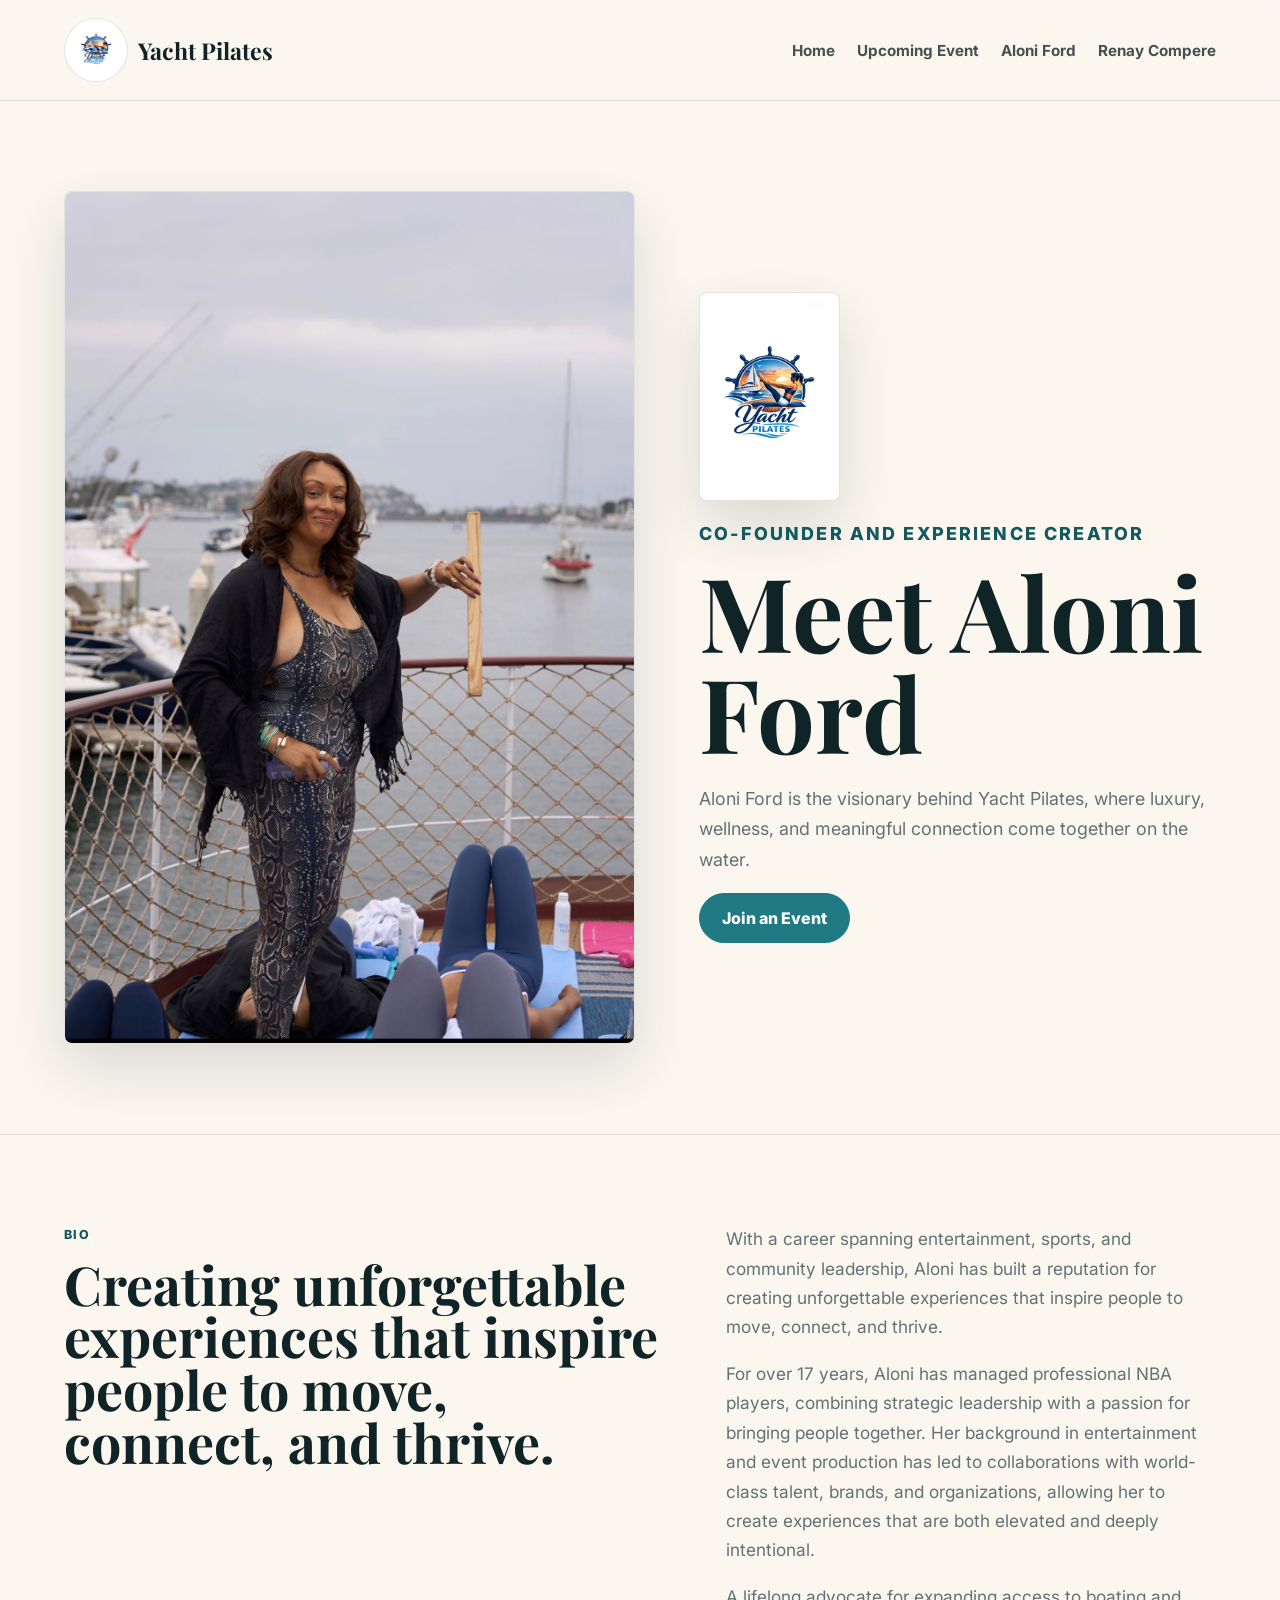
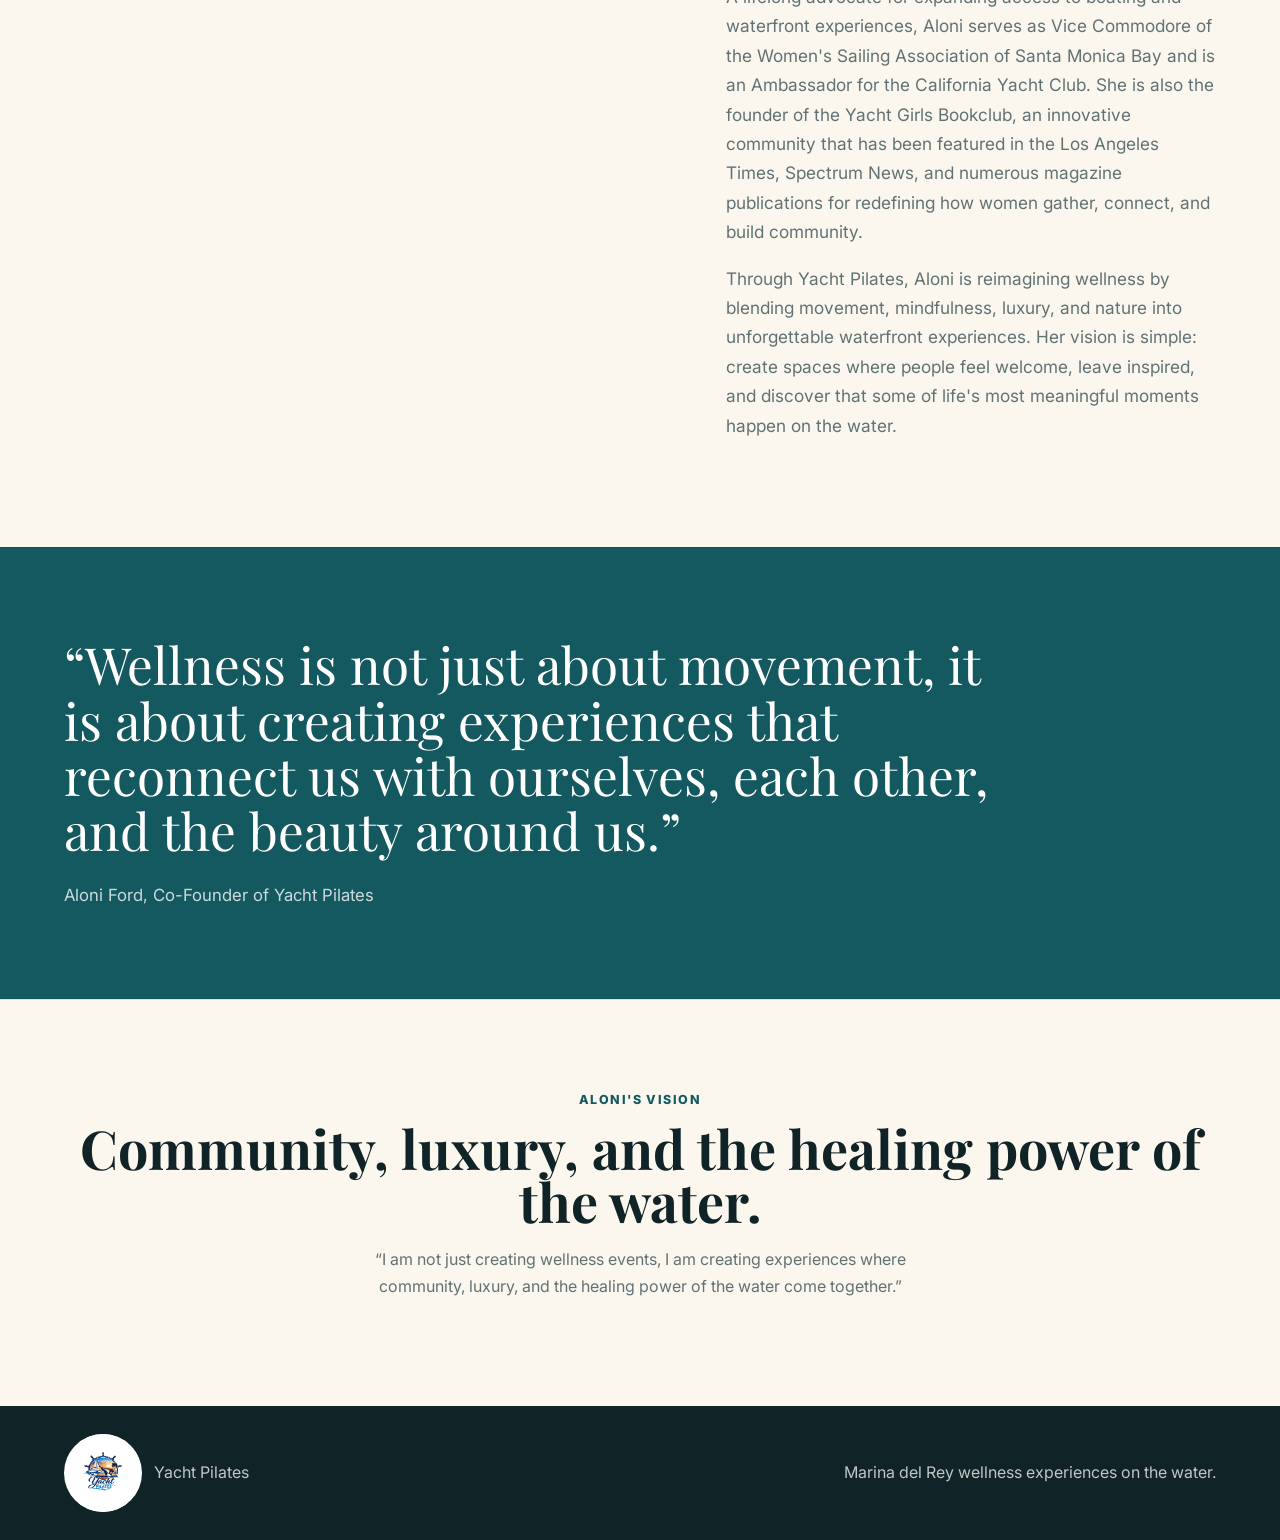
==== aloni-ford.html @ 86cf9e8d "Move website files to repository root" ====
<!DOCTYPE html>
<html lang="en">
<head>
  <meta charset="UTF-8">
  <meta name="viewport" content="width=device-width, initial-scale=1.0">
  <title>Meet Aloni Ford | Yacht Pilates</title>
  <link rel="preconnect" href="https://fonts.googleapis.com">
  <link rel="preconnect" href="https://fonts.gstatic.com" crossorigin>
  <link href="https://fonts.googleapis.com/css2?family=Inter:wght@400;500;600;700;800&family=Playfair+Display:wght@600;700&display=swap" rel="stylesheet">
  <link rel="icon" type="image/jpeg" href="assets/images/yacht-pilates-logo.jpeg">
  <link rel="stylesheet" href="styles.css">
</head>
<body>
  <header class="site-header">
    <a class="brand" href="index.html">
      <img src="assets/images/yacht-pilates-logo.jpeg" alt="Yacht Pilates logo">
      <span>Yacht Pilates</span>
    </a>
    <button class="nav-toggle" aria-label="Open navigation">Menu</button>
    <nav class="site-nav">
      <a href="index.html">Home</a>
      <a href="event.html">Upcoming Event</a>
      <a href="aloni-ford.html">Aloni Ford</a>
      <a href="renay-compere.html">Renay Compere</a>
    </nav>
  </header>

  <main>
    <section class="profile-hero">
      <figure class="image-card profile-photo">
        <img src="assets/images/aloni-ford-profile.jpeg" alt="Aloni Ford on the Yacht Pilates deck">
      </figure>
      <div>
        <img class="page-logo" src="assets/images/yacht-pilates-logo.jpeg" alt="Yacht Pilates logo">
        <p class="eyebrow">Co-Founder and Experience Creator</p>
        <h1>Meet Aloni Ford</h1>
        <p>Aloni Ford is the visionary behind Yacht Pilates, where luxury, wellness, and meaningful connection come together on the water.</p>
        <a class="button primary" href="event.html">Join an Event</a>
      </div>
    </section>

    <section class="section split">
      <div>
        <p class="eyebrow">Bio</p>
        <h2>Creating unforgettable experiences that inspire people to move, connect, and thrive.</h2>
      </div>
      <div class="copy-stack">
        <p>With a career spanning entertainment, sports, and community leadership, Aloni has built a reputation for creating unforgettable experiences that inspire people to move, connect, and thrive.</p>
        <p>For over 17 years, Aloni has managed professional NBA players, combining strategic leadership with a passion for bringing people together. Her background in entertainment and event production has led to collaborations with world-class talent, brands, and organizations, allowing her to create experiences that are both elevated and deeply intentional.</p>
        <p>A lifelong advocate for expanding access to boating and waterfront experiences, Aloni serves as Vice Commodore of the Women's Sailing Association of Santa Monica Bay and is an Ambassador for the California Yacht Club. She is also the founder of the Yacht Girls Bookclub, an innovative community that has been featured in the Los Angeles Times, Spectrum News, and numerous magazine publications for redefining how women gather, connect, and build community.</p>
        <p>Through Yacht Pilates, Aloni is reimagining wellness by blending movement, mindfulness, luxury, and nature into unforgettable waterfront experiences. Her vision is simple: create spaces where people feel welcome, leave inspired, and discover that some of life's most meaningful moments happen on the water.</p>
      </div>
    </section>

    <section class="section quote-section">
      <blockquote>&ldquo;Wellness is not just about movement, it is about creating experiences that reconnect us with ourselves, each other, and the beauty around us.&rdquo;</blockquote>
      <p class="quote-caption">Aloni Ford, Co-Founder of Yacht Pilates</p>
    </section>

    <section class="section cta-section">
      <p class="eyebrow">Aloni's Vision</p>
      <h2>Community, luxury, and the healing power of the water.</h2>
      <p>&ldquo;I am not just creating wellness events, I am creating experiences where community, luxury, and the healing power of the water come together.&rdquo;</p>
    </section>

  </main>

  <footer class="site-footer">
    <div class="footer-brand">
      <img src="assets/images/yacht-pilates-logo.jpeg" alt="Yacht Pilates logo">
      <p>Yacht Pilates</p>
    </div>
    <p>Marina del Rey wellness experiences on the water.</p>
  </footer>

  <script src="script.js"></script>
</body>
</html>
---- styles.css ----
:root {
  --ink: #102326;
  --muted: #617275;
  --sea: #1f7a83;
  --sea-dark: #155960;
  --cream: #fbf7ef;
  --sand: #eee3d2;
  --white: #ffffff;
  --line: rgba(16, 35, 38, 0.12);
  --shadow: 0 24px 60px rgba(16, 35, 38, 0.14);
}

* {
  box-sizing: border-box;
}

body {
  margin: 0;
  font-family: "Inter", Arial, sans-serif;
  color: var(--ink);
  background: var(--cream);
}

a {
  color: inherit;
  text-decoration: none;
}

.site-header {
  position: sticky;
  top: 0;
  z-index: 20;
  display: flex;
  align-items: center;
  justify-content: space-between;
  gap: 24px;
  padding: 18px clamp(20px, 5vw, 72px);
  background: rgba(251, 247, 239, 0.9);
  border-bottom: 1px solid var(--line);
  backdrop-filter: blur(18px);
}

.brand {
  display: inline-flex;
  align-items: center;
  gap: 10px;
  font-family: "Playfair Display", Georgia, serif;
  font-size: 1.45rem;
  font-weight: 700;
}

.brand img {
  width: 64px;
  height: 64px;
  object-fit: contain;
  background: var(--white);
  border: 1px solid var(--line);
  border-radius: 999px;
}

.page-logo,
.section-logo {
  display: block;
  width: clamp(112px, 11vw, 170px);
  height: auto;
  margin-bottom: 18px;
  padding: 10px;
  background: var(--white);
  border: 1px solid var(--line);
  border-radius: 8px;
  box-shadow: var(--shadow);
}

.section-logo {
  width: clamp(92px, 9vw, 132px);
}

.centered-logo {
  margin-inline: auto;
}

.site-nav {
  display: flex;
  align-items: center;
  gap: 22px;
  font-size: 0.95rem;
  font-weight: 700;
}

.site-nav a {
  color: rgba(16, 35, 38, 0.78);
}

.site-nav a:hover {
  color: var(--sea-dark);
}

.nav-cta {
  padding: 10px 16px;
  color: var(--white) !important;
  background: var(--sea);
  border-radius: 999px;
}

.nav-toggle {
  display: none;
  border: 0;
  background: transparent;
  color: var(--ink);
  font-weight: 800;
}

.hero,
.profile-hero,
.event-hero {
  display: grid;
  grid-template-columns: minmax(0, 1.05fr) minmax(320px, 0.95fr);
  align-items: center;
  gap: clamp(28px, 5vw, 72px);
  padding: clamp(42px, 7vw, 92px) clamp(20px, 5vw, 72px);
}

.hero {
  min-height: calc(100vh - 76px);
}

.hero-media {
  min-height: 560px;
}

.hero-content {
  max-width: 650px;
}

.eyebrow {
  margin: 0 0 12px;
  color: var(--sea-dark);
  font-size: 0.78rem;
  font-weight: 800;
  letter-spacing: 0.12em;
  text-transform: uppercase;
}

h1,
h2,
h3,
p {
  margin-top: 0;
}

h1,
h2 {
  font-family: "Playfair Display", Georgia, serif;
  line-height: 0.98;
}

h1 {
  margin-bottom: 22px;
  font-size: clamp(3.3rem, 8vw, 7.6rem);
}

h2 {
  margin-bottom: 18px;
  font-size: clamp(2.25rem, 4.2vw, 4.6rem);
}

h3 {
  margin-bottom: 10px;
  font-size: 1.2rem;
}

p {
  color: var(--muted);
  font-size: 1rem;
  line-height: 1.7;
}

.hero p,
.profile-hero p,
.event-hero p {
  font-size: 1.12rem;
}

.button {
  display: inline-flex;
  align-items: center;
  justify-content: center;
  min-height: 48px;
  padding: 14px 22px;
  border: 1px solid var(--sea);
  border-radius: 999px;
  font-weight: 800;
}

.primary {
  color: var(--white);
  background: var(--sea);
}

.secondary {
  color: var(--sea-dark);
  background: transparent;
}

.full {
  width: 100%;
}

.hero-actions {
  display: flex;
  flex-wrap: wrap;
  gap: 12px;
  margin-top: 28px;
}

.centered-actions {
  justify-content: center;
}

.section {
  padding: clamp(42px, 7vw, 92px) clamp(20px, 5vw, 72px);
  border-top: 1px solid var(--line);
}

.section-lede {
  max-width: 760px;
  font-size: 1.1rem;
}

.welcome-section {
  display: grid;
  grid-template-columns: minmax(0, 1.3fr) minmax(280px, 0.7fr);
  gap: clamp(24px, 5vw, 64px);
  align-items: start;
  background: var(--white);
}

.welcome-copy {
  max-width: 960px;
}

.welcome-copy p {
  font-size: 1.05rem;
}

.signature-line {
  color: var(--sea-dark);
  font-weight: 800;
}

.motto-card {
  position: sticky;
  top: 110px;
  padding: 28px;
  background: var(--cream);
  border: 1px solid var(--line);
  border-radius: 8px;
  box-shadow: var(--shadow);
}

.motto-card h3 {
  font-family: "Playfair Display", Georgia, serif;
  font-size: clamp(2rem, 3vw, 3.2rem);
  line-height: 1;
}

.event-feature,
.split {
  display: grid;
  grid-template-columns: minmax(0, 1.1fr) minmax(280px, 0.9fr);
  gap: clamp(24px, 5vw, 64px);
  align-items: start;
}

.event-card,
.experience-grid article,
.team-card,
.image-card {
  background: var(--white);
  border: 1px solid var(--line);
  border-radius: 8px;
  box-shadow: var(--shadow);
}

.event-card {
  overflow: hidden;
  padding: 28px;
}

.event-card .card-image {
  width: calc(100% + 56px);
  height: 260px;
  margin: -28px -28px 24px;
  object-fit: cover;
}

.event-date {
  color: var(--sea-dark);
  font-weight: 800;
}

.experience-grid {
  display: grid;
  grid-template-columns: repeat(3, minmax(0, 1fr));
  gap: 18px;
  margin-top: 28px;
}

.experience-grid article {
  min-height: 180px;
  padding: 24px;
  box-shadow: none;
}

.team-grid {
  display: grid;
  grid-template-columns: repeat(2, minmax(0, 1fr));
  gap: 18px;
}

.team-card {
  display: block;
  overflow: hidden;
}

.team-card img {
  width: 100%;
  object-fit: cover;
}

.team-card h3,
.team-card p {
  padding-inline: 18px;
}

.team-card h3 {
  margin-top: 18px;
}

.gallery-grid {
  display: grid;
  grid-template-columns: repeat(4, minmax(0, 1fr));
  gap: 14px;
  margin-top: 24px;
}

.image-card {
  margin: 0;
  overflow: hidden;
}

.image-card img {
  display: block;
  width: 100%;
  height: 100%;
  object-fit: cover;
}

.image-card video {
  display: block;
  width: 100%;
  height: 100%;
  min-height: 360px;
  object-fit: cover;
  background: var(--ink);
}

.video-card {
  background: var(--ink);
}

.portrait {
  min-height: 340px;
  border-radius: 0;
}

.profile-photo {
  min-height: 620px;
}

.flyer-slot {
  min-height: 640px;
}

.compact-photo {
  height: 360px;
  margin-top: 22px;
  box-shadow: none;
}

.wide {
  grid-column: span 2;
}

.copy-stack p {
  font-size: 1.08rem;
}

.pill-grid {
  display: flex;
  flex-wrap: wrap;
  gap: 12px;
  margin-top: 20px;
}

.pill-grid span {
  padding: 12px 16px;
  color: var(--sea-dark);
  background: var(--white);
  border: 1px solid var(--line);
  border-radius: 999px;
  font-weight: 800;
}

.quote-section {
  background: var(--sea-dark);
}

blockquote {
  max-width: 950px;
  margin: 0;
  color: var(--white);
  font-family: "Playfair Display", Georgia, serif;
  font-size: clamp(2rem, 4vw, 4.2rem);
  line-height: 1.08;
}

.quote-caption {
  max-width: 780px;
  margin: 22px 0 0;
  color: rgba(255, 255, 255, 0.78);
  font-size: 1.05rem;
}

.event-meta {
  display: flex;
  flex-wrap: wrap;
  gap: 10px;
  margin-top: 26px;
}

.event-meta span {
  padding: 12px 14px;
  color: var(--sea-dark);
  background: var(--white);
  border: 1px solid var(--line);
  border-radius: 999px;
  font-weight: 800;
}

.cta-section {
  text-align: center;
}

.cta-section p {
  margin-inline: auto;
  max-width: 620px;
}

.site-footer {
  display: flex;
  align-items: center;
  justify-content: space-between;
  gap: 24px;
  padding: 28px clamp(20px, 5vw, 72px);
  background: var(--ink);
}

.footer-brand {
  display: flex;
  align-items: center;
  gap: 12px;
}

.footer-brand img {
  width: 78px;
  height: 78px;
  object-fit: contain;
  background: var(--white);
  border-radius: 999px;
}

.site-footer p {
  margin: 0;
  color: rgba(255, 255, 255, 0.74);
}

@media (max-width: 960px) {
  .hero,
  .profile-hero,
  .event-hero,
  .event-feature,
  .split,
  .welcome-section {
    grid-template-columns: 1fr;
  }

  .motto-card {
    position: static;
  }

  .hero {
    min-height: auto;
  }

  .hero-media,
  .profile-photo,
  .flyer-slot {
    min-height: 440px;
  }

  .experience-grid,
  .gallery-grid {
    grid-template-columns: repeat(2, minmax(0, 1fr));
  }
}

@media (max-width: 720px) {
  .nav-toggle {
    display: block;
  }

  .site-nav {
    position: absolute;
    top: 100%;
    left: 0;
    right: 0;
    display: none;
    flex-direction: column;
    align-items: stretch;
    gap: 0;
    padding: 12px 20px 18px;
    background: var(--cream);
    border-bottom: 1px solid var(--line);
  }

  .site-nav.is-open {
    display: flex;
  }

  .site-nav a {
    padding: 13px 0;
  }

  .nav-cta {
    text-align: center;
  }

  .hero,
  .profile-hero,
  .event-hero,
  .section {
    padding-inline: 18px;
  }

  h1 {
    font-size: 3.1rem;
  }

  .brand span {
    display: none;
  }

  .team-grid,
  .experience-grid,
  .gallery-grid {
    grid-template-columns: 1fr;
  }

  .site-footer {
    flex-direction: column;
  }
}
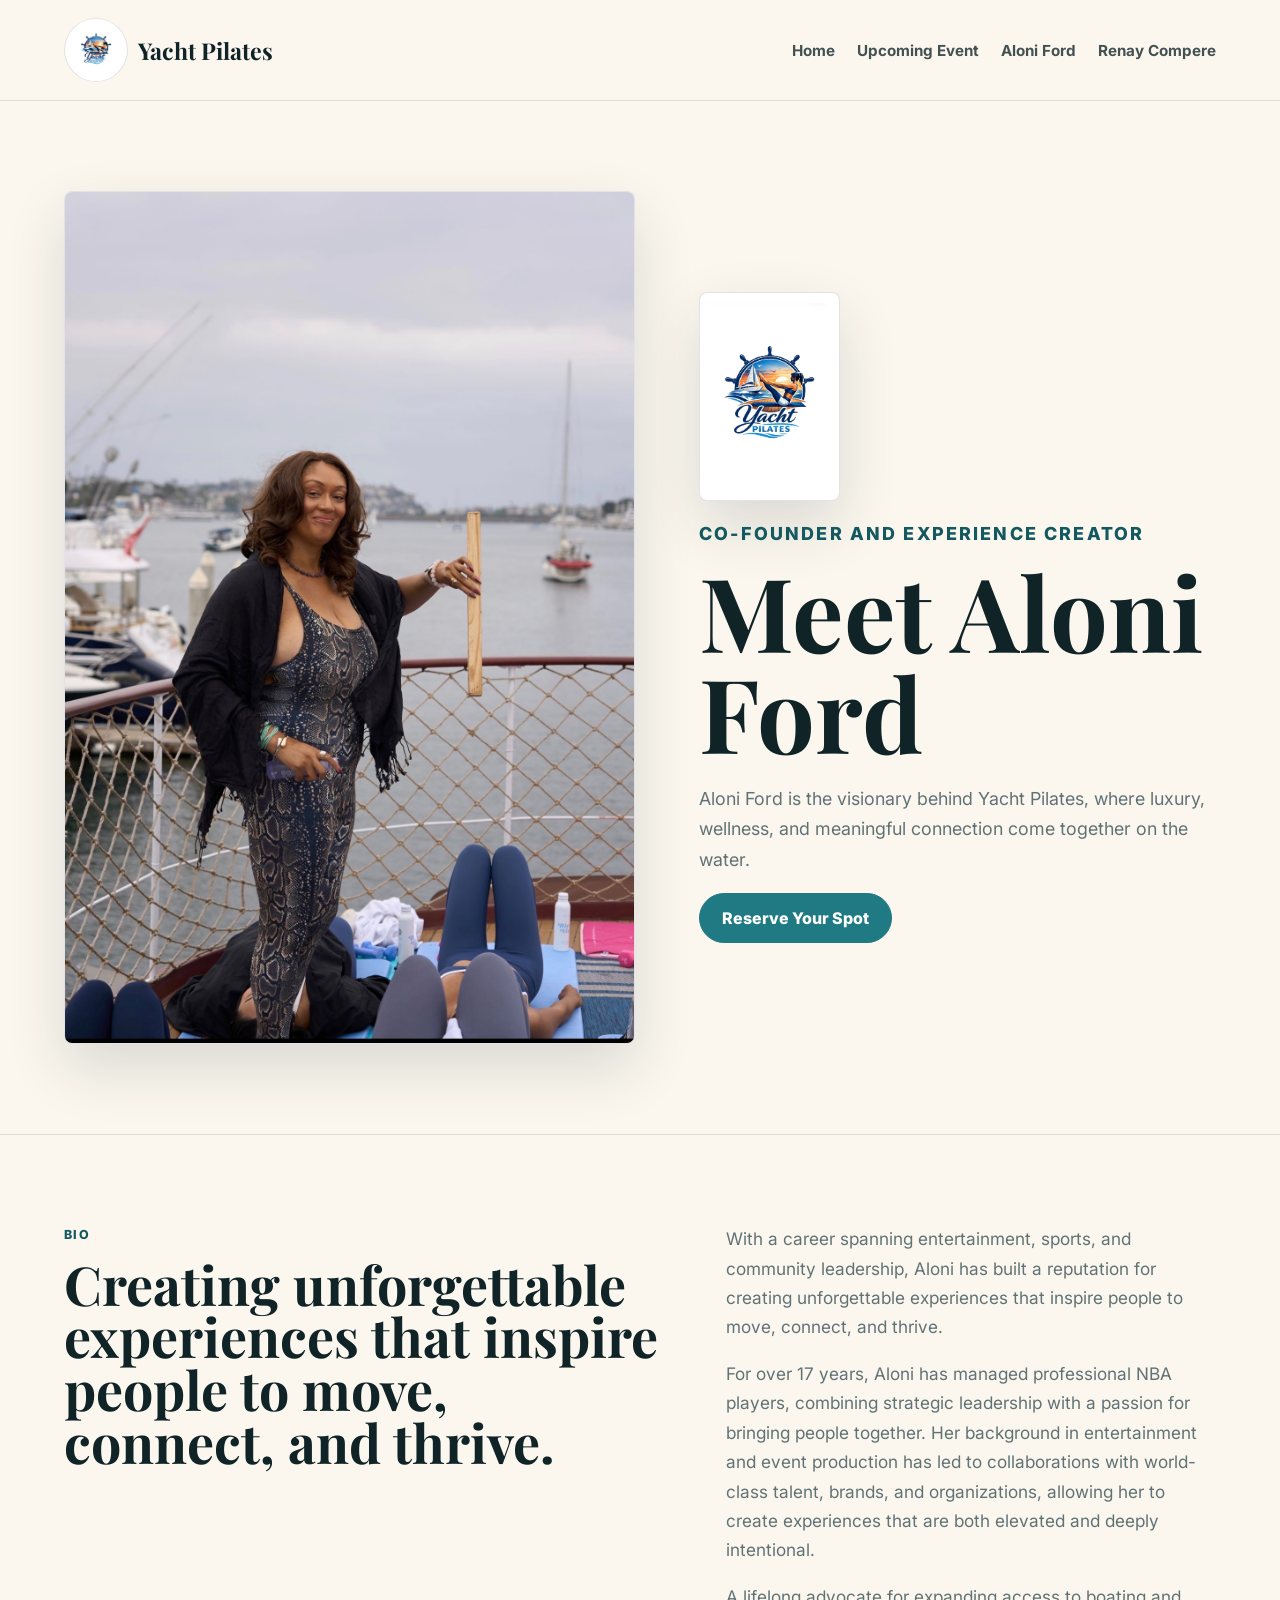
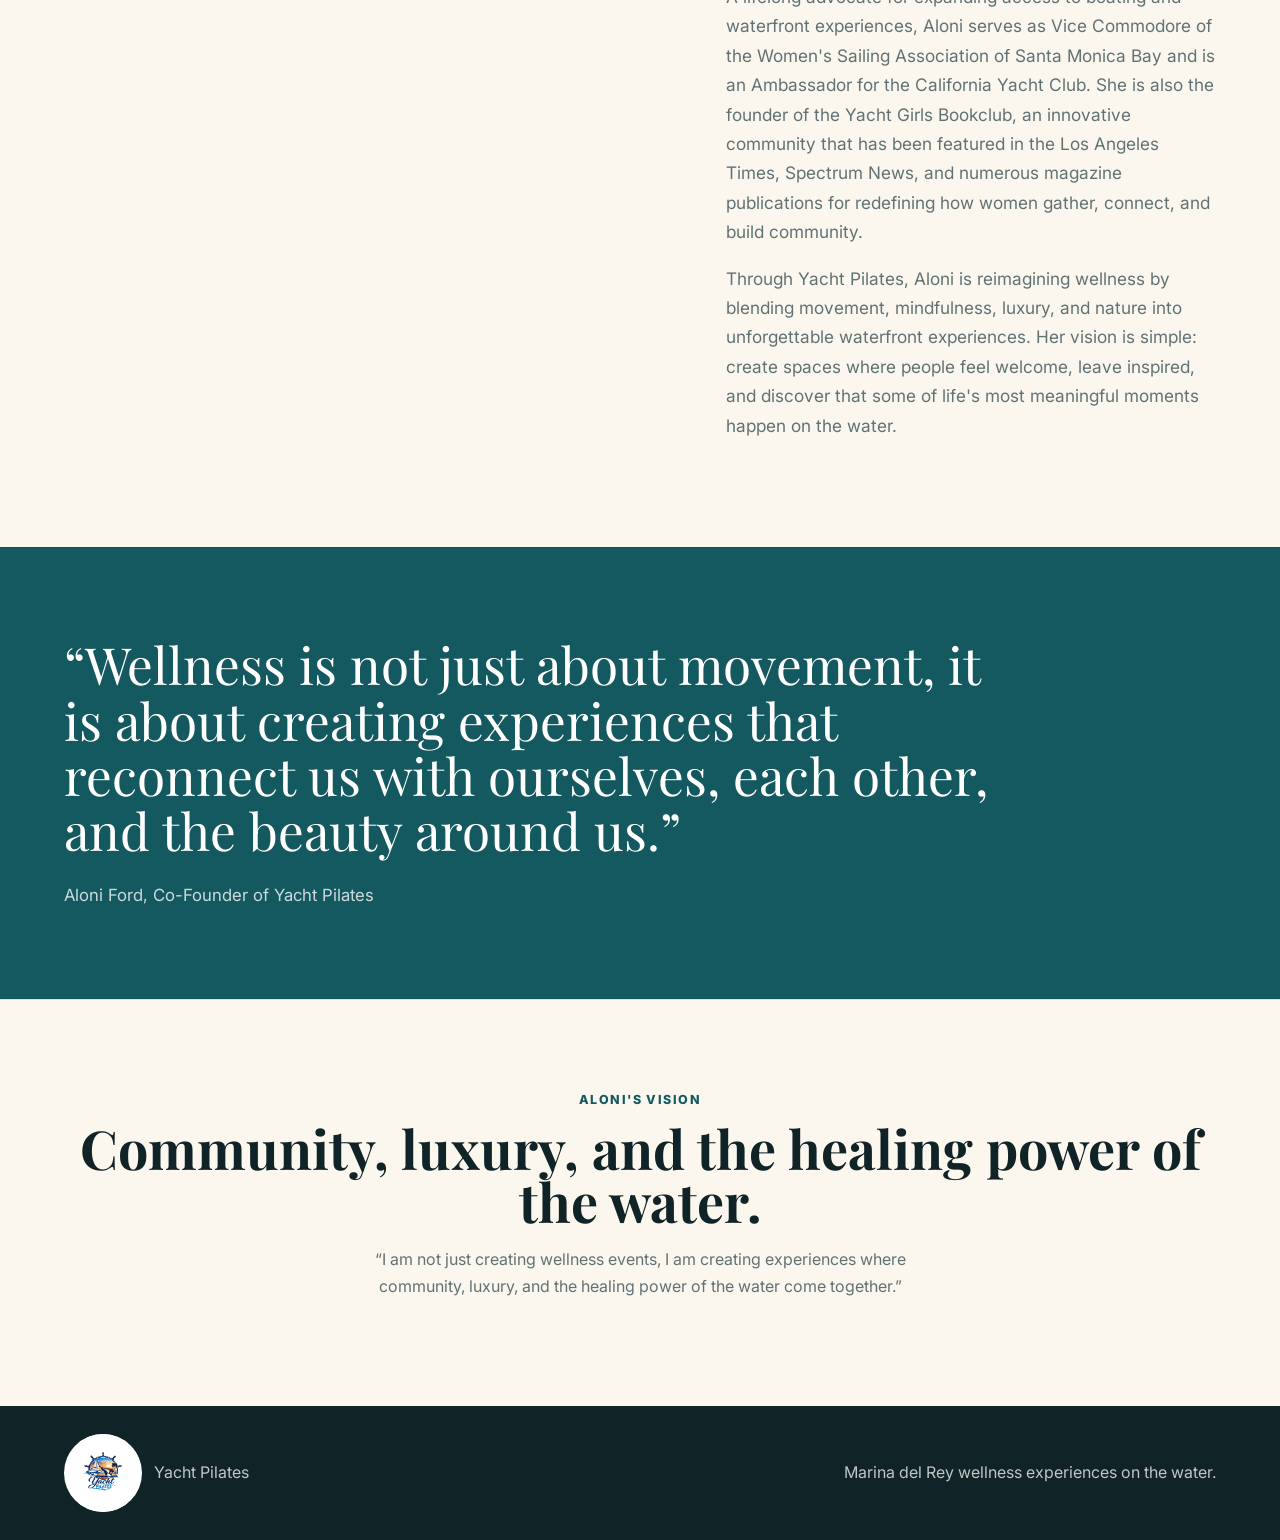
==== commit eaebad92: "Update July 25 event and Eventbrite ticket links" ====
--- a/aloni-ford.html
+++ b/aloni-ford.html
@@ -35,7 +35,7 @@
         <p class="eyebrow">Co-Founder and Experience Creator</p>
         <h1>Meet Aloni Ford</h1>
         <p>Aloni Ford is the visionary behind Yacht Pilates, where luxury, wellness, and meaningful connection come together on the water.</p>
-        <a class="button primary" href="event.html">Join an Event</a>
+        <a class="button primary" href="https://www.eventbrite.com/e/yacht-pilates-sound-bath-brunch-tickets-1993731586846" target="_blank" rel="noopener">Reserve Your Spot</a>
       </div>
     </section>
 
